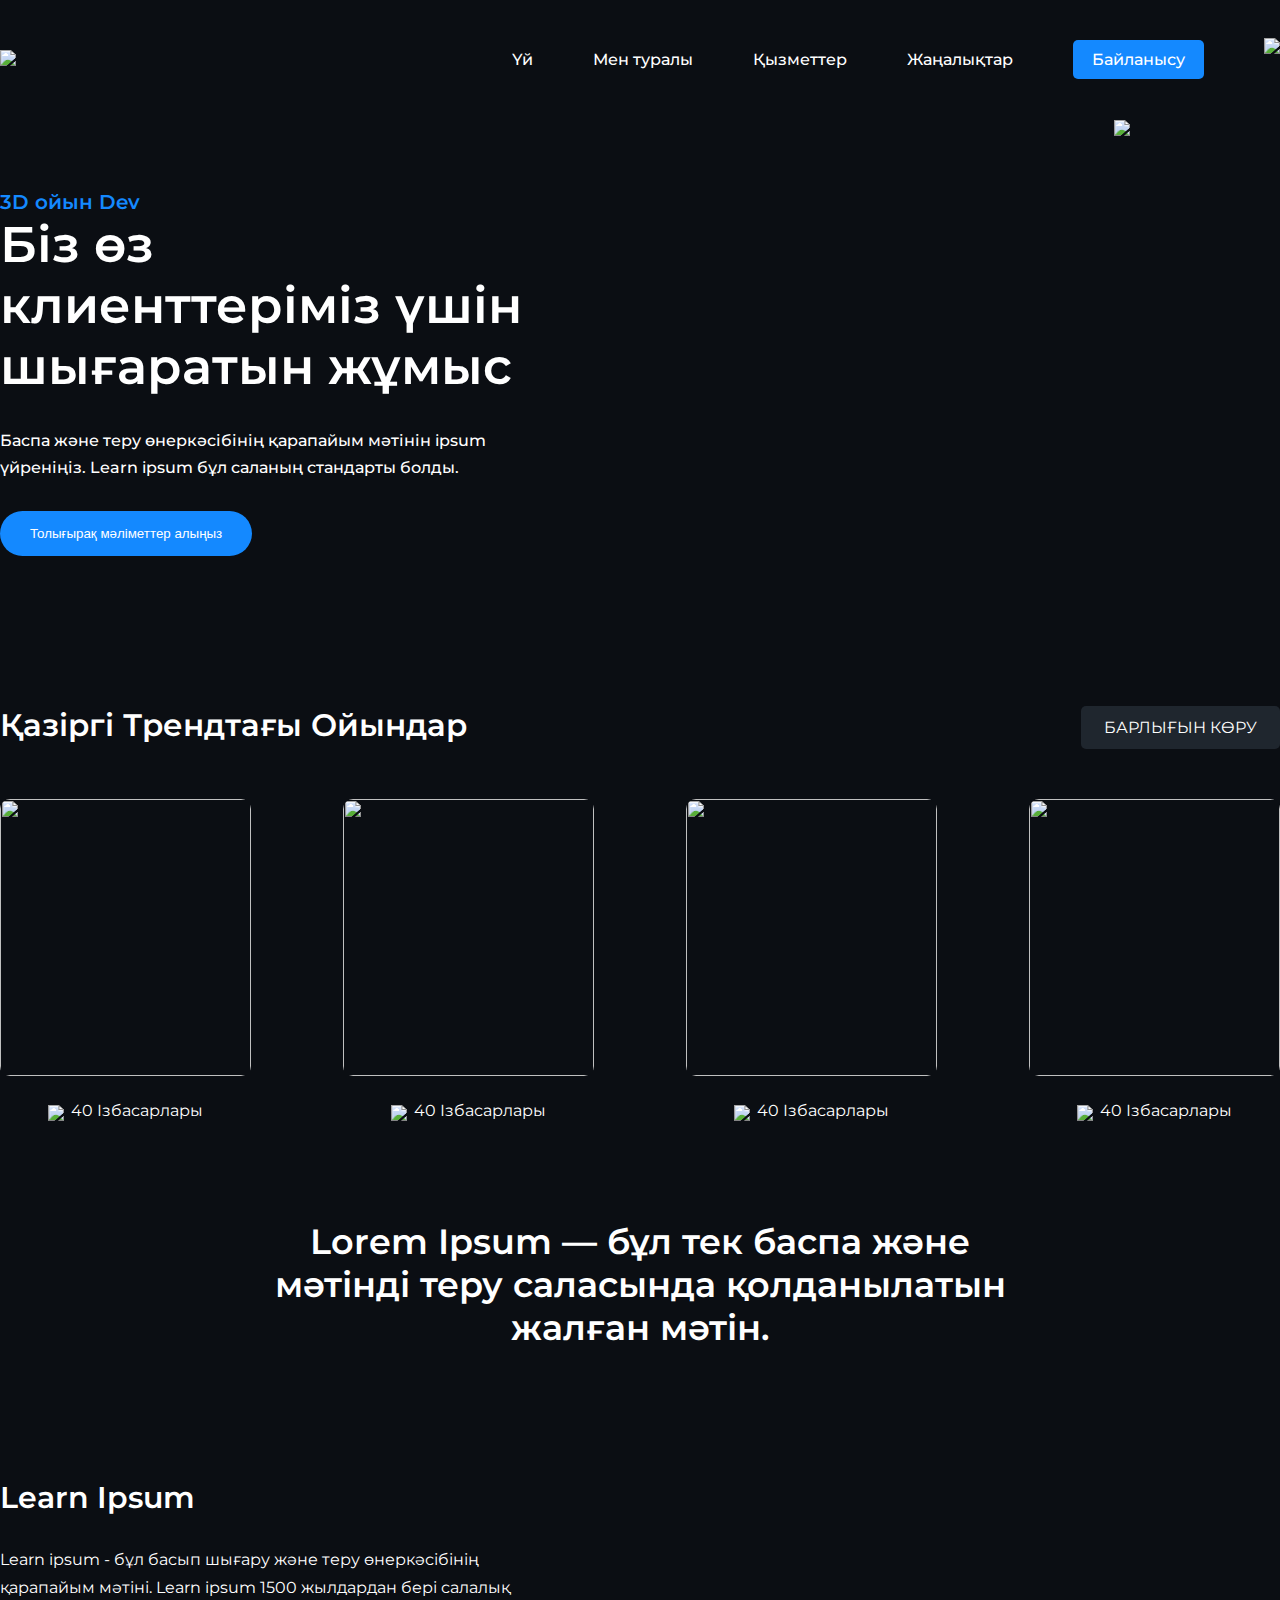
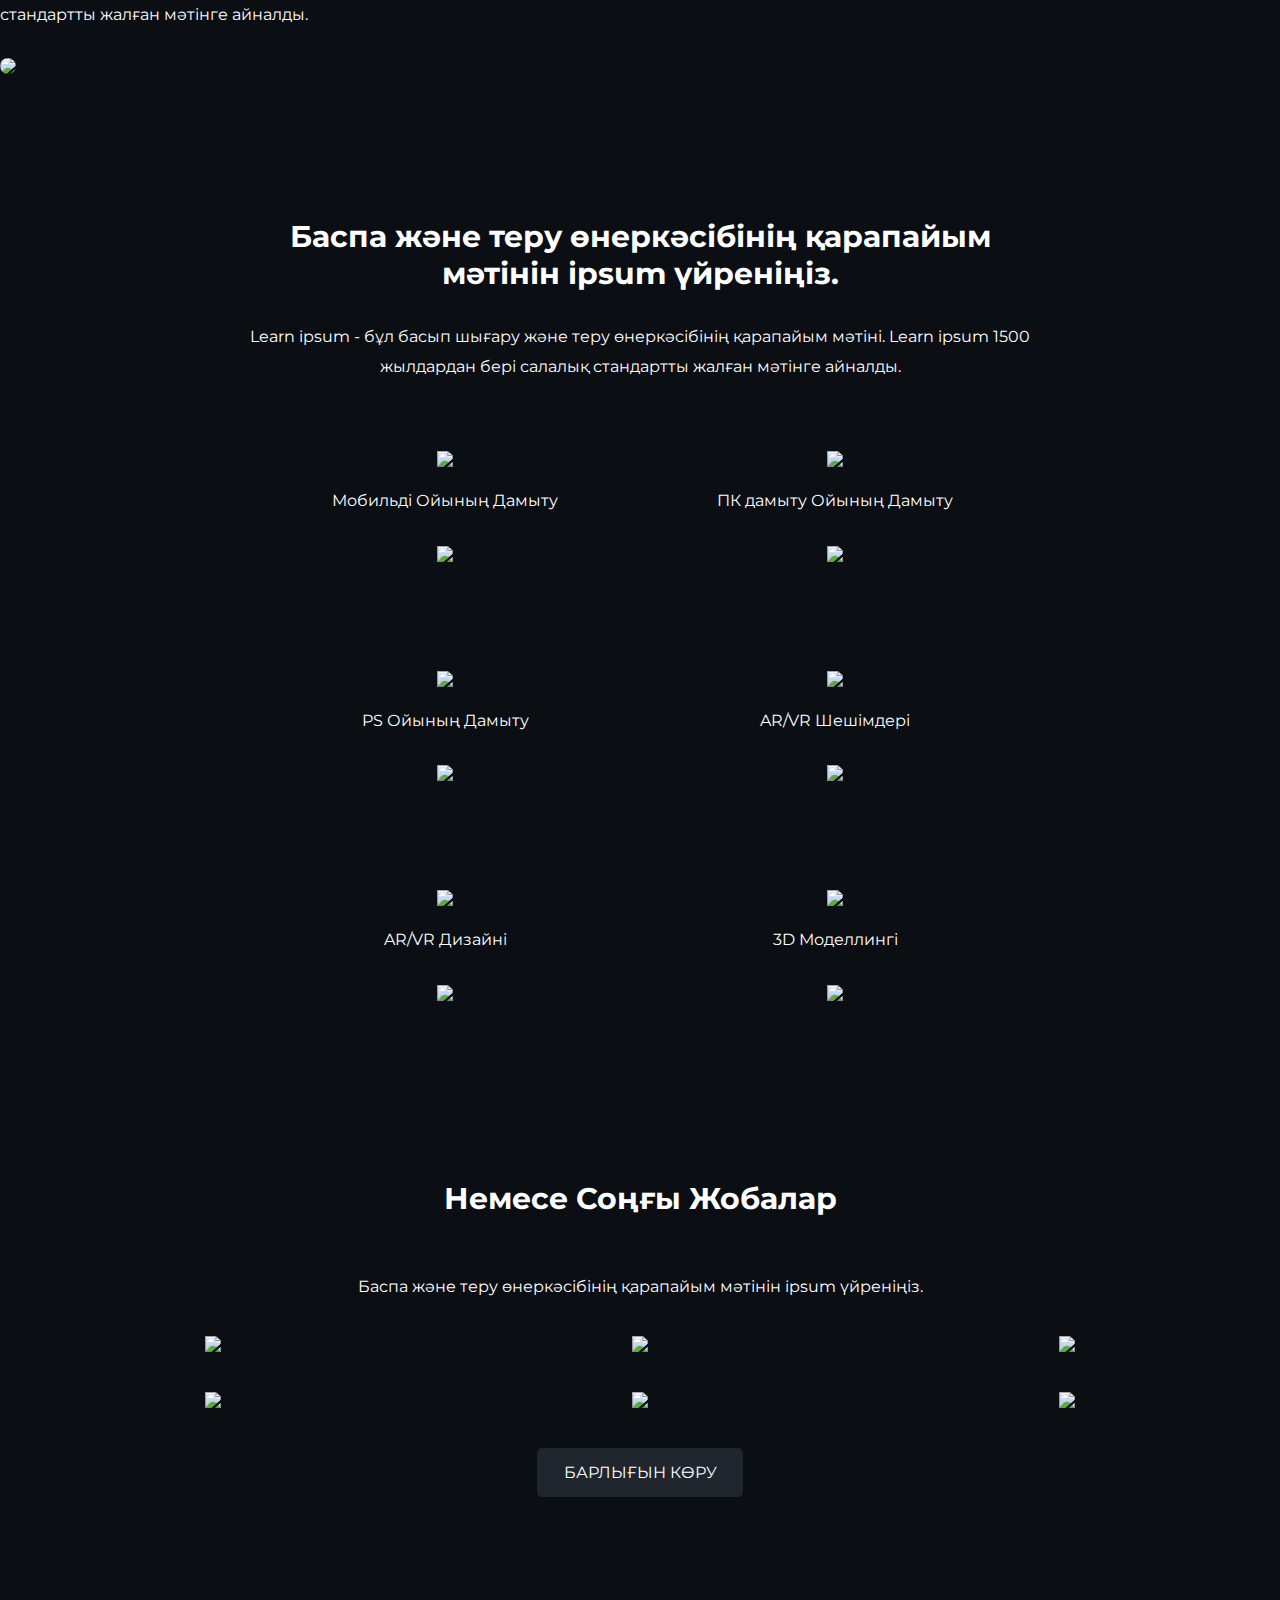
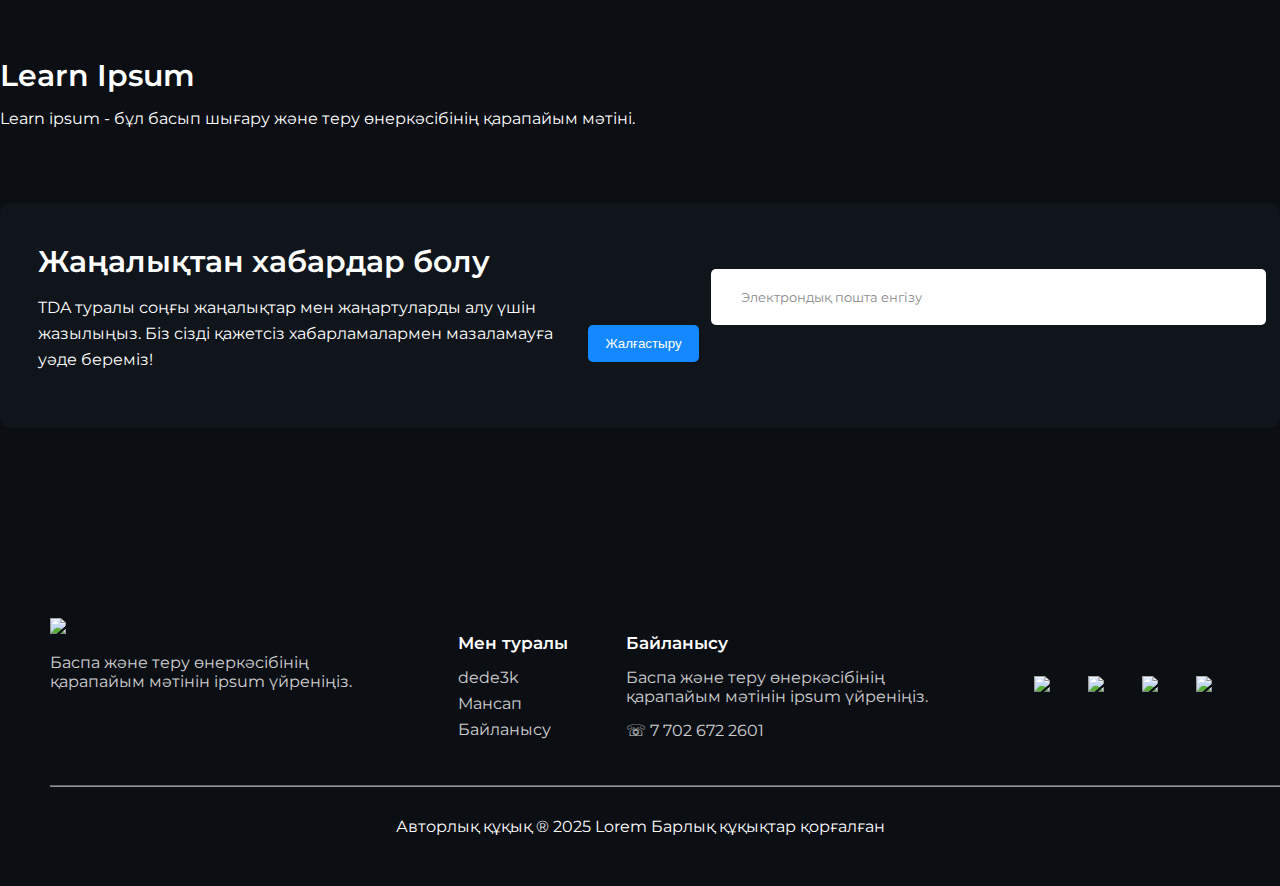
==== index.html @ f28c199e "Add files via upload" ====
<!DOCTYPE html>
<html lang="kk">
<head>
    <meta charset="UTF-8">
    <title>GAYm</title>
    <link rel="stylesheet" href="style.css">
</head>
<body>
    <div class="wrapper">
        <header class="container">
            <img src="img/logo.png" width="100px">
            <nav>
                <ul>
                    <li class="active"><a href="index.html">Үй</a> </li>
                    <li><a href="about_me.html">Мен туралы</a></li>
                    <li><a href="services.html">Қызметтер</a></li>
                    <li><a href="news.html">Жаңалықтар</a></li>
                    <li class="btn"><a href="contacts.html">Байланысу</a></li>
                    <a href="PHP/index.php"><img src="img/user-icon.png"></a>
                </ul>
            </nav>
        </header>
        <div class="hero container">
            <div class="hero--info">
                <h2>3D ойын Dev</h2>
                <h1>Біз өз клиенттеріміз үшін шығаратын жұмыс</h1>
                <p>Баспа және теру өнеркәсібінің қарапайым мәтінін ipsum үйреніңіз.
                    Learn ipsum бұл саланың стандарты болды.</p>
                <button class="btn">Толығырақ мәліметтер алыңыз</button>
            </div>
            <img src="img/JS.png">
        </div>
        <div class="container trending">
            <a href="https://youtu.be/dQw4w9WgXcQ?si=ESGLnW3Rjo4VDJDo" class="see-all">БАРЛЫҒЫН КӨРУ</a>
            <h3>Қазіргі Трендтағы Ойындар</h3>
            <div class="games">
                <div class="block">
                    <img src="img/cs2.jpg">
                    <span><img src="img/Fire.png">40 Ізбасарлары</span>
                </div>
                <div class="block">
                    <img src="img/Dota2.jpg">
                    <span><img src="img/Fire.png">40 Ізбасарлары</span>
                </div>
                <div class="block">
                    <img src="img/GTA_V.jpg">
                    <span><img src="img/Fire.png">40 Ізбасарлары</span>
                </div>
                <div class="block">
                    <img src="img/Rust.jpg">
                    <span><img src="img/Fire.png">40 Ізбасарлары</span>
                </div>
            </div>
        </div>
        <div class="container big-text">
            <p>Lorem Ipsum — бұл тек баспа және мәтінді теру саласында қолданылатын жалған мәтін.</p>
        </div>
        <div class="container banner">
            <h3>Learn Ipsum</h3>
            <p>Learn ipsum - бұл басып шығару және теру өнеркәсібінің қарапайым мәтіні.
                Learn ipsum 1500 жылдардан бері салалық стандартты жалған мәтінге айналды.</p>
            <img src="img/SM.jpg">
        </div>
        <div class="features">
            <div>
                <h3>Баспа және теру өнеркәсібінің қарапайым мәтінін ipsum үйреніңіз.</h3>
                <p>Learn ipsum - бұл басып шығару және теру өнеркәсібінің қарапайым мәтіні.
                Learn ipsum 1500 жылдардан бері салалық стандартты жалған мәтінге айналды.</p>
                <div class="info">

                    <div class="block">
                        <img class="circle" src="img/Phone.png">
                        <p>Мобильді Ойының Дамыту</p>
                        <img class="arrow" src="img/Arrow.png">
                    </div>

                    <div class="block">
                        <img class="circle" src="img/PC.png">
                        <p>ПК дамыту Ойының Дамыту</p>
                        <img class="arrow" src="img/Arrow.png">
                    </div>

                    <div class="block">
                        <img class="circle" src="img/PS.png">
                        <p>PS Ойының Дамыту</p>
                        <img class="arrow" src="img/Arrow.png">
                    </div>

                    <div class="block">
                        <img class="circle" src="img/VR.png">
                        <p>AR/VR Шешімдері</p>
                        <img class="arrow" src="img/Arrow.png">
                    </div>

                    <div class="block">
                        <img class="circle" src="img/VR_dsn.png">
                        <p>AR/VR Дизайні</p>
                        <img class="arrow" src="img/Arrow.png">
                    </div>

                    <div class="block">
                        <img class="circle" src="img/3D.png">
                        <p>3D Моделлингі</p>
                        <img class="arrow" src="img/Arrow.png">
                    </div>

                </div>
            </div>
        </div>
        <div class="container projects">
            <h3>Немесе Соңғы Жобалар</h3>
            <p>Баспа және теру өнеркәсібінің қарапайым мәтінін ipsum үйреніңіз.</p>
            <div class="images">
                <img src="img/game1.png">
                <img src="img/game2.png">
                <img src="img/game3.png">
            </div>
            <div class="images">
                <img src="img/game5.png">
                <img src="img/game4.png">
                <img src="img/game6.png">
            </div>
            <a href="" class="see-all">БАРЛЫҒЫН КӨРУ</a>
        </div>
        <div class="container email">
            <h3>Learn Ipsum</h3>
            <p>Learn ipsum - бұл басып шығару және теру өнеркәсібінің қарапайым мәтіні.</p>
            <div class="block">
                <div>
                    <h4>Жаңалықтан хабардар болу</h4>
                    <p>TDA туралы соңғы жаңалықтар мен жаңартуларды алу үшін жазылыңыз.
                        Біз сізді қажетсіз хабарламалармен мазаламауға уәде береміз!</p>
                </div>
                <div>
                    <input type="email" id="emailField" placeholder="Электрондық пошта енгізу">
                    <button onclick="checkEmail()">Жалғастыру</button>
                </div>
            </div>
        </div>
        <footer>
            <div class="blocks container">
                <div>
                    <img src="img/logo.png" width="50px">
                    <p>Баспа және теру өнеркәсібінің қарапайым мәтінін ipsum үйреніңіз.</p>
                </div>
                <div>
                    <h4>Мен туралы</h4>
                    <ul>
                        <li>dede3k</li>
                        <li>Мансап</li>
                        <li>Байланысу</li>
                    </ul>
                </div>
                <div>
                    <h4>Байланысу</h4>
                    <p>Баспа және теру өнеркәсібінің қарапайым мәтінін ipsum үйреніңіз.</p>
                    <p>☏ 7 702 672 2601</p>
                </div>
                <div class="footer-img">
                    <a href="https://www.facebook.com/" class="img0"><img src="img/fb_wh.png"></a>
                    <a href="https://www.instagram.com/" class="img1"><img src="img/ig_wh.png"></a>
                    <a href="https://x.com/" class="img2"><img src="img/tt_wh.png"></a>
                    <a href="https://www.linkedin.com/" class="img3"><img src="img/in_wh.png"></a>
                </div>
            </div>
            <hr>
            <p>Авторлық құқық ® 2025 Lorem Барлық құқықтар қорғалған</p>
        </footer>
    </div>

    <script>
        function checkEmail(){
            let email = document.querySelector('#emailField').value;
            if(!email.includes('@')) alert('@ символы жоқ')
            else if(!email.includes('.')) alert('. символы жоқ')
            else alert('Бәрі дұрыс!');
        }
    </script>
</body>
</html>
---- style.css ----
@import url('https://fonts.googleapis.com/css2?family=Montserrat:ital,wght@0,100..900;1,100..900&display=swap');

* {
    margin: 0;
    padding: 0;
}

body{
    font-family: "Montserrat", sans-serif;
    font-weight: 400;
    color: #ffffff;
    font-size: 16px;
}

a{
    text-decoration: none;
}

img{
    max-width: 100%;
}

/*Фон*/
.wrapper{
    background: #0b0e13;
    width: 100%;
    overflow-x: hidden;

}

.container{
    max-width: 1400px;
    margin: 0 auto;
}

/*Header*/
header{
    padding: 50px 0;
}
header nav{
    float: right;
    width: 60%;
}
header nav ul{
    list-style: none;
    display: flex;
    justify-content: space-between;
}
header nav ul li a{
    color: #ffffff;
    font-weight: 500;
}
header nav ul li{
    display: inline-block;
}
header nav ul li:not(.active):not(.btn) a:hover{
    border-bottom: 5px solid #1489ff;
    border-radius: 5px;
    transition: all 250ms ease;
}
header nav ul li.btn a{
    background: #1489ff;
    padding: 10px 19px;
    border-radius: 5px;
    transition: all 500ms ease;
}
header nav ul li.btn a:hover{
     background: #0f5bc3;
}
header nav ul a img{
    width: 45px;
    height: auto;
    position: relative;
    bottom: 12px;
}

/*Hero*/
.hero{
    padding-bottom: 100px;
    position: relative;
}
.hero--info{
    width: 530px;
    padding-top: 70px;
}
.hero--info h2{
    color: #1489ff;
    font-weight: 600;
    font-size: 20px;
}
.hero--info h1{
    font-weight: 600;
    font-size: 50px;
}
.hero--info p{
    font-weight: 500;
    font-size: 16px;
    line-height: 170%;
    margin: 30px 0;
}
.hero--info .btn{
    background: #1489ff;
    color: white;
    padding: 15px 30px;
    border-radius: 50px;
    border: 0;
    transition: all 500ms ease;
}
.hero--info .btn:hover{
    background: #0f5bc3;
    cursor: pointer;
    transform: scale(1.1);
}
.hero img{
    position: absolute;
    top: 0;
    right: 150px;
}

/*Игры с секциями*/
.trending {
    padding-top: 50px;
}
.trending h3{
    font-weight: 600;
    font-size: 31px;
}

.trending .see-all{
    color: white;
    background: #1f262e;
    border-radius: 5px;
    padding: 12px 23px;
    float: right;
    display: block;
    transition: all 500ms ease;
}

.trending .see-all:hover{
    transform: scale(1.1);
}

.trending .games{
    display: flex;
    justify-content: space-between;
    width: 100%;
    padding: 50px 0;
}

/*Изоброжения Игр*/
.games img[src="img/cs2.jpg"] {
    width: 251px;
    height: 277px;
    border-radius: 10px;
    transition: all 500ms ease;
}
.games img[src="img/Dota2.jpg"] {
    width: 251px;
    height: 277px;
    border-radius: 10px;
    transition: all 500ms ease;
}
.games img[src="img/GTA_V.jpg"] {
    width: 251px;
    height: 277px;
    border-radius: 10px;
    transition: all 500ms ease;
}
.games img[src="img/Rust.jpg"] {
    width: 251px;
    height: 277px;
    border-radius: 10px;
    transition: all 500ms ease;
}
.games img[src="img/cs2.jpg"]:hover{
    transform: scale(1.1);
}
.games img[src="img/Dota2.jpg"]:hover{
    transform: scale(1.1);
}
.games img[src="img/GTA_V.jpg"]:hover{
    transform: scale(1.1);
}
.games img[src="img/Rust.jpg"]:hover{
    transform: scale(1.1);
}

/*Настройка Огней*/
.trending .games span{
    display: block;
    text-align: center;
    margin-top: 20px;
}
.trending .games span img{
    position: relative;
    top: 5px;
    margin-right: 7px;
}
.trending .games img[src="img/Fire.png"] {
    width: 25px;
    height: auto;
}

/*Абзац*/
.big-text{
    padding: 50px 0;
    font-size: 35px;
    font-weight: 600;
    text-align: center;
    width: 800px;
}

/*Баннер*/
.banner {
    padding: 80px 0;
}
.banner h3{
    font-size: 30px;
    font-weight: 600;
    margin-bottom: 30px;
}
.banner p{
    font-size: 16px;
    margin-bottom: 30px;
    width: 550px;
    line-height: 1.7;
}
.banner img{
    border-radius: 15px;
    margin-bottom: 30px;
}

/*Абзац #2*/
.features h3{
    text-align: center;
    margin-left: auto;
    margin-right: auto;
    font-size: 30px;
    width: 800px;
    padding: 30px;
}
.features p{
    max-width: 800px;
    text-align: center;
    margin-left: auto;
    margin-right: auto;
    margin-bottom: 30px;
    line-height: 185%;
}

/*Разделы*/
.features .info {
    display: flex;
    justify-content: center;
    flex-wrap: wrap;
    gap: 10px;
    max-width: 90%;
    margin: 0 auto;
}
.features .info .block{
    text-align: center;
    width: 300px;
    margin: 30px;
    padding: 10px;
}
.features .info .block img{
    margin-bottom: 15px;
}

/*Circle*/
.circle{
    align-items: center;
}
.arrow{
    order: -5;
    width: auto;
    height: auto;
}

/*Project*/
.projects{
    padding: 100px 0;
}
.projects h3{
    text-align: center;
    font-size: 30px;
    padding: 20px;
}
.projects p{
    text-align: center;
    margin: 40px 0;
}
.projects .images{
    display: flex;
    justify-content: space-around;
    margin-bottom: 40px;
}

.projects .see-all{
    color: white;
    background: #1f262e;
    border-radius: 5px;
    padding: 15px 23px;
    float: none;
    display: block;
    transition: all 500ms ease;
    width: 160px;
    text-align: center;
    margin-left: auto;
    margin-right: auto;
}

.projects .see-all:hover {
    transform: scale(1.1);
}

/*Email*/
.email {
    padding-bottom: 140px;
}
.email h3{
    font-size: 30px;
    font-weight: 600;
    margin-top: 60px;
}
.email .block{
    background: #10151b;
    margin-top: 75px;

    border-radius: 10px;
    padding: 40px 3%;
    width: 94%;
    display: flex;
    justify-content: space-between;
    align-items: center;
}
.email .block h4{
    font-size: 30px;
    font-weight: 600;
}
.email .block p{
    width: 550px;
    line-height: 26px;
}
.email .block input{
    background: white;
    outline: none;
    border: 0;
    border-radius: 5px;
    width: 380px;
    font-family: "Montserrat", sans-serif;
    font-weight: 400;
    padding: 20px 30px;
    position: relative;
    right: -123px;
    z-index: 1;
    padding-right: 145px;
}
.email .block input::placeholder{
    color: #898989;
}
.email .block button{
    background: #1489ff;
    color: white;
    border: none;
    padding: 11px 17px;
    position: relative;
    z-index: 2;
    border-radius: 5px;
    transition: all 500ms ease;
}
.email .block button:hover{
     background: #0f5bc3;
}
.email p{
    margin: 15px 0;
}
.email .block p{
    margin: 15px 0;
}

/*Footer*/
footer{
    padding: 50px;
}
footer > p{
    text-align: center;
}
footer hr{
    margin: 30px 0;
    width: 1920px;
    opacity: 0.6;
    background: #1f262e;
}
footer .blocks{
    display: flex;
    justify-content: space-between;
}
footer .blocks h4{
    margin: 15px 0;
    font-weight: 600;
    font-size: 17px;
}
footer .blocks p{
    width: 350px;
    margin: 15px 0;
    opacity: 0.8;
}
footer .blocks ul{
    list-style: none;
}
footer .blocks ul li{
    margin-top: 7px;
    opacity: 0.8;
}
footer .blocks .footer-img{
    display: flex;
    gap: 20px;
    align-items: center;

}
footer .blocks .footer-img .img0, .img1, .img2, .img3{
    width: 34px;
    height: auto;


}

/*ABOUT ME*/
/*Hero About*/
.hero-about{
    position: relative;
}
.hero-about .info{
    width: 500px;
    padding: 250px 0;
}
.hero-about .info h1{
    width: 450px;
    margin-bottom: 30px;
    font-size: 30px;
    font-weight: 600;
    line-height: 155%;
}
.hero-about .info p{
    width: 400px;
    font-size: 15px;
    line-height: 200%;
}
.hero-about .info img{
    position: absolute;
    right: -255px;
    top: 60px;
    border-top-left-radius: 20px;
    border-bottom-left-radius: 20px;
}
.hero-about .info .btn{
   background: #1489ff;
    color: white;
    padding: 15px 30px;
    border-radius: 50px;
    border: 0;
    transition: all 500ms ease;
    margin-top: 60px;
    font-size: 16px;
}
.hero-about .info .btn:hover{
    background: #0f5bc3;
    cursor: pointer;
    transform: scale(1.1);
}

/*Work*/
.work{
    margin-bottom: 152px;
}
.work h2{
    margin-bottom: 80px;
    font-size: 25px;
}
.work .blocks{
    display: flex;
    justify-content: space-between;
}
.work .blocks .block{
    width: 25%;
    border-radius: 10px;
    padding: 50px 35px;
    background: #10151b;
}
.work .blocks .block .badge{
    margin-bottom: 30px;
}
.work .blocks .block .badge .badge-purple{
    background: #372131;
}
.work .blocks .block .badge .badge-brown{
    background: #372821;
}
.work .blocks .block .badge .badge-green{
    background: #213725;
}
.work .blocks .block .badge .badge-purple, .badge-brown, .badge-green{
    padding: 10px 20px;
    border-radius: 8px;
    font-size: 14px;
    margin: 40px 0;
}
.work .blocks .block h3{
    font-size: 20px;
    margin: 20px 0;
}
.work .blocks .block p{
    width: 300px;
    font-size: 14px;
    line-height: 175%;
}

/*Person*/
.about-person{
    background: #10151b;
    padding: 65px;
}
.about-person .person{
    display: flex;
    gap: 95px;
}
.about-person .person img {
    width: 490px;
    height: 490px;
    border-radius: 20px;
    object-fit: cover;
}
.about-person .person .per-text{

}
.about-person .person .per-text h3{
    font-weight: 500;
    font-size: 16px;
    margin-bottom: 24px;
}
.about-person .person .per-text h2{
    font-weight: 600;
    font-size: 28px;
    margin-bottom: 28px;
    line-height: 150%;
}
.about-person .person .per-text p{
    line-height: 200%;
}

/*Team*/
.team{
    margin-bottom: 158px;
}
.team h3 {
    font-size: 25px;
    font-weight: 600;
    margin-top: 148px;
    margin-bottom: 68px;
}

.team .blocks {
    display: flex;
    justify-content: space-between;
    flex-wrap: wrap;
}

.team .blocks .block {
    display: flex; /* Горизонтальное размещение изображения и текста */
    background: #10151b;
    width: 290px;
    height: 175px;
    align-items: center; /* Центрируем элементы по вертикали */
    border-radius: 15px;
    padding-left: 30px;}

.team .blocks .block img {
    width: 100px; /* Фиксированная ширина изображения */
    height: auto;
    margin-right: 15px; /* Расстояние между изображением и текстом */
    border-radius: 50%; /* Для придания изображениям круглой формы, как на примере */
    padding-left: 5px;
}

.team .blocks .block .text {
    text-align: left; /* Выравниваем текст по левому краю */
    color: #fff; /* Белый цвет текста для контраста */
}

.team .blocks .block .text h3 {
    font-size: 19px;
    font-weight: 600;
    margin: 0; /* Убираем лишние отступы */
}

.team .blocks .block .text p {
    font-weight: 300;
    margin: 5px 0 0; /* Добавляем небольшой отступ сверху */
}

/*Contacts*/
.hero-contacts h1{
    text-align: center;
    margin-top: 70px;
    margin-bottom: 30px;
    font-size: 33px;
    font-weight: bold;
}
.hero-contacts p{
    text-align: center;
    margin-bottom: 100px;
}
.hero-contacts img{
    margin-bottom: 70px;
    position: relative;
    right: -150px;
}

/*Ser-Circles*/
.ser-circles{
    background: #10151b;
    border-radius: 10px;
    margin-bottom: 158px;
    position: relative;
}

.ser-circles .blocks{
    display: flex;
    justify-content: space-between;
    flex-wrap: wrap;
}

.ser-circles .blocks .block {
    display: flex; /* Горизонтальное размещение изображения и текста */
    width: 290px;
    height: 175px;
    align-items: center; /* Центрируем элементы по вертикали */
    border-radius: 15px;
    padding-left: 125px;
    padding-right: 40px;
    text-align: left; /* Выравниваем текст по левому краю */
    color: #fff;
}
.ser-circles .blocks .block img .img0{
    position: absolute;
    right: 50px;
}
.ser-circles .blocks .block img {
    width: 55px; /* Фиксированная ширина изображения */
    height: auto;
    margin-right: 40px; /* Расстояние между изображением и текстом */
    border-radius: 50%; /* Для придания изображениям круглой формы, как на примере */
    padding-left: 5px;
}
.ser-circles .blocks .block h3{
    font-size: 25px;
    font-weight: 600;
    margin: 0;
}
.ser-circles .blocks hr{
    height: 120px;
    margin-top: 26px;
    justify-content: center;
    align-items: center;
}
.ser-circles .blocks .block p{
    font-weight: 400;
    font-size: 20px;
    margin: 5px 0 0;
}

/*Video*/
.video{
  display: flex;
  justify-content: center;

}
.video .video-text{
  margin-left: 88px;
  margin-top: 10px;
}
.video .video-text h3{
  font-weight: 600;
  font-size: 30px;
  margin-bottom: 28px;
}
.video .video-text p{
  font-size: 14px;
  margin-bottom: 34px;
}
.video .video-text .video-list div img{
  position: relative;
  margin-right: 12px;
  top: 7px;
}
.video .video-text .video-list div{
  margin-bottom: 26px;
}
.video .video-click{
  transition: filter 500ms ease;
}

.video .video-click:hover {
  filter: brightness(85%);

}
.video .video-click .video-bg{
  height: 355px;
  width: auto;
  border-radius: 15px;
}
.video .video-click .video-play{
  position: relative;
  bottom: 215px;
  left: 275px;
}

/*Read More*/
.read-more .blocks .block{
  display: flex;
  justify-content: center;
  margin-top: 190px;
  margin-bottom: 168px;
  gap: 156px;
}
.read-more .blocks .block .read-text0 h3, .read-more .blocks .block .read-text1{
  margin-top: 10px;
}
.read-more .blocks .block .read-text0 h3, .read-more .blocks .block .read-text1 h3{
  font-size: 30px;
  font-weight: 500;
  margin-top: 25px;
}
.read-more .blocks .block .read-text0 p, .read-more .blocks .block .read-text1 p{
  font-size: 17px;
  font-weight: 400;
  margin-top: 52px;
  width: 625px;
  line-height: 150%;
}
.read-more .blocks .block .read-text0 a, .read-more .blocks .block .read-text1 a{
  display: inline;
  background: #1489ff;
  padding: 15px 35px;
  border-radius: 10px;
  transition: all 500ms ease;
  position: relative;
  top: 70px;
  color: white;
}
.read-more .blocks .block .read-text0 a:hover, .read-more .blocks .block .read-text1 a:hover{
  background: #0f5bc3;
}
.read-more .blocks .block img{
  width: 490px;
  height: 490px;
  border-radius: 10px;
  object-fit: cover;
}

/*Clients*/
.clients{
  background: #141c23;
  padding-top: 100px;
  padding-bottom: 50px;
  margin-bottom: 140px;
}
.clients h3, .clients p{
  text-align: center;
  position: relative;
  left: 675px;
}
.clients h3{
  font-size: 35px;
  font-weight: 500;
  margin-bottom: 36px;
  max-width: 600px;
}
.clients p{
  font-size: 14px;
  margin-bottom: 76px;
  max-width: 550px;
  line-height: 175%;
}
.clients .client-blocks{
  display: flex;
  justify-content: center;
  gap: 40px;
  padding-bottom: 82px;
}
.clients .client-blocks .client-block, .clients .client-blocks .client-block0, .clients .client-blocks .client-block1{
  width: 450px;
  height: 258px;
  background: #010a13;
  border-radius: 10px;
}
.clients .client-blocks .client-block {
  border: 2px solid #0067dc;
}
.clients .client-blocks .client-block0, .clients .client-blocks .client-block1{
  border: 2px solid rgba(221, 221, 221, 0.87);
}
.clients .client-blocks .client-block img, .clients .client-blocks .client-block0 img, .clients .client-blocks .client-block1 img{
    position: relative;
    width: 56px;
    height: auto;
    border-radius: 100px;
    left: 30px;
    top: 30px;
}
.clients .client-blocks .client-block .group-left h6, .clients .client-blocks .client-block0 .group-left h6, .clients .client-blocks .client-block1 .group-left h6{ /*Текст*/
  position: relative;
  font-size: 17px;
  font-weight: 500;
  bottom: 22px;
  left: 110px;
}
.clients .client-blocks .client-block .group-left h7, .clients .client-blocks .client-block0 .group-left h7, .clients .client-blocks .client-block1 .group-left h7{ /*Подтекст*/
  position: relative;
  font-size: 13px;
  color: #4F5665;
  bottom: 22px;
  left: 110px;
}
.clients .client-blocks .client-block .group-right h8, .clients .client-blocks .client-block0 .group-right h8, .clients .client-blocks .client-block1 .group-right h8{
  position: relative;
  bottom: 53px;
  left: 370px;
}
.clients .client-blocks .client-block .group-right img, .clients .client-blocks .client-block0 .group-right img, .clients .client-blocks .client-block1 .group-right img{
  width: 13px;
  height: 12px;
  left: 380px;
  top: -54px;
}
.clients .client-blocks .client-block p, .clients .client-blocks .client-block0 p, .clients .client-blocks .client-block1 p{
  max-width: 400px;
  position: relative;
  font-size: 12px;
  text-align: left;
  line-height: 200%;
  left: 30px;
  bottom: 5px;
}

.clients .client-button{
  position: relative;
  left: 1333px;
  display: flex;
  gap: 20px;
}
.clients .client-button button{
  width: 60px;
  height: 60px;
  border: 0;
  background-color: transparent;
}
.clients .client-button button:hover{
  transition: filter 500ms ease;
  filter: brightness(75%);
}
.clients .client-chapter .blocks{
  position: relative;
  left: 232px;
  bottom: 58px;
  display: flex;
  gap: 15px;
}
.clients .client-chapter .blocks .block{
  width: 45px;
  height: 15px;
  border-radius: 50px;
  background: #005fdc;
}
.clients .client-chapter .blocks .block0{
  width: 15px;
  height: 15px;
  border-radius: 50px;
  background: #DDE0E4;
}
.clients .client-chapter .blocks .block0:hover{
  transition: filter 500ms ease;
  filter: brightness(75%);
}

/*Search*/
.search{
  position: relative;
  bottom: 16px;
  margin-bottom: 104px;
}
.search .block{
  display: flex;
  justify-content: center;
  align-items: center;
}
.search .block img{
    position: relative;
    width: 15px;
    height: 15px;
    bottom: 10px;
    left: 40px;
    z-index: 1;
}
.search .block input{
  padding: 15px 130px;
  padding-left: 60px;
  background: #1f262e;
  outline: none;
  border: 0;
  border-radius: 10px;
  font-family: "Montserrat", sans-serif;
  color: white;
  font-size: 16px;
  z-index: 0;
}
.search .block input::placeholder{
  position: relative;

  color: #808080;
}
.search .block img{
  position: relative;
  top: 1px;
  left: 37px;
}


/*Board*/
.board{
    margin-bottom: 114px;
    display: flex;
    gap: 72px;
}
.board .blocks div hr{
    width: 658px;
    background: #6c6c6c;
    color: #6a6a6a;
    margin-bottom: 90px;
    margin-top: 90px;
}
.board .blocks .block-left{
    max-width: 658px;
}

.board .blocks .block-left img{
    object-fit: cover;
    width: 658px;
    height: 332px;
    border-radius: 20px;
}
.board .blocks .block-left .board-up{
    display: flex;
    justify-content: left;
}
.board .blocks .block-left .board-up h6{
    background: #1489ff;
    padding: 15px 30px;
    font-size: 16px;
    font-weight: 400;
    margin-right: 25px;
    margin-top: 24px;
    border-radius: 10px;
}
.board .blocks .block-left .board-up p{
    position: relative;
    top: 39px;
}
.board .blocks .block-left h3{
    font-size: 30px;
    font-weight: 500;
    margin-top: 34px;
    margin-bottom: 56px;
}
.board .blocks .block-left .board-down p{
    margin-top: 52px;
    font-size: 17px;
    line-height: 200%;
}

.board .blocks .block-right{
    max-width: 694px;
    max-height: 1640px;
}
.board .blocks .block-right img{
    object-fit: cover;
    width: 200px;
    height: 200px;
    border-radius: 20px;
}
.board .blocks .block-right .board-pink, .board .blocks .block-right .board-orange, .board .blocks .block-right .board-blue{
    display: flex;
}
.board .blocks .block-right .board-pink h6, .board .blocks .block-right .board-orange h6, .board .blocks .block-right .board-blue h6{
    padding: 15px 30px;
    font-size: 16px;
    font-weight: 400;
    margin-right: 25px;
    margin-top: 26px;
    margin-bottom: 145px;
    border-radius: 10px;
    margin-left: 32px;
}
.board .blocks .block-right .board-pink h6{
    background: #c114be;
}
.board .blocks .block-right .board-orange h6{
    background: #ff7614;
}
.board .blocks .block-right .board-blue h6{
    background: #1489ff;
}
.board .blocks .block-right .board-pink p, .board .blocks .block-right .board-orange p, .board .blocks .block-right .board-blue p{
    position: relative;
    top: 40px;
}
.board .blocks .block-right h3{
    position: relative;
    font-size: 23px;
    width: 450px;
    bottom: 117px;
    left: 232px;
    line-height: 165%;
}

/*Follow*/
.follow{
    margin-bottom: 150px;
}
.follow .blocks{
    display: flex;
    justify-content: space-between;
}
.follow .blocks .block-1{
    width: 300px;
}
.follow .blocks .block-1 p{
    margin-bottom: 30px;
}
.follow .blocks .block-1 .f-img{
    display: flex;
    flex-wrap: wrap;
    gap: 30px;
}
.follow .blocks .block-1 .f-img img{
    width: 34px;
    height: auto;
}
.follow .blocks hr{
    width: 1px;
    height: 100px;
    background-color: #ffffff;
    border: none;
    margin: 0 auto;
}
.follow .blocks .block-2 {
    display: flex;
    align-items: center;
    gap: 30px;
}
.follow .blocks .block-2 p{
    font-size: 20px;
    font-weight: 300;
}
.follow .blocks .block-3 {
    display: flex;
    align-items: center;
    gap: 30px;
}
.follow .blocks .block-3 p{
    font-size: 20px;
    font-weight: 300;
}
.follow .blocks .block-3 img{
    width: 35px;
    height: auto;
}

/*Feedback*/
.feedback, .register{
    background: #10151b;
    margin-bottom: 180px;
}

.feedback .container, .register .container{
    padding-bottom: 120px;
}

.feedback .container h2 {
    text-align: center;
    font-size: 30px;
    font-weight: normal;
    margin-bottom: 20px;
    padding-top: 80px;
}

.feedback .container p {
    text-align: center;
    font-size: 13px;
    font-weight: 500;
    margin-bottom: 100px;
}

.feedback .container .fields .field-p {
    display: flex;
    justify-content: center;
    gap: 35px;
}

.feedback .container .fields .field-p .field-1 {
    display: flex;
    flex-direction: column;
    margin-bottom: 20px;
}

.feedback .container .fields .field-p .field-1 label {
    margin-bottom: 10px;
    color: #6a6a6a;
    font-size: 14px;
    font-weight: 500;
}

.feedback .container .fields .field-p .field-1 input {
    width: 315px;
    height: 56px;
    border-radius: 10px;
    border: 1px solid #808080;
    outline: none;
    background: #24282c;
    color: white;
    padding-left: 7px;
}


  .feedback .container .fields .field-p .field-2 {
    display: flex;
    flex-direction: column;
    margin-bottom: 20px;
}

.feedback .container .fields .field-p .field-2 label {
    margin-bottom: 10px;
    color: #6a6a6a;
    font-size: 14px;
    font-weight: 500;
}

.feedback .container .fields .field-p .field-2 input {
    width: 315px;
    height: 56px;
    border-radius: 10px;
    border: 1px solid #808080;
    outline: none;
    background: #24282c;
    color: white;
    padding-left: 7px;
}

.feedback .container .fields .field-p0 {
    display: flex;
    flex-direction: column;
    align-items: center;
}

.feedback .container .fields .field-p0 .field-3 {
    display: flex;
    flex-direction: column;
    margin-bottom: 20px;
}

.feedback .container .fields .field-p0 .field-3 label {
    margin-bottom: 10px;
    color: #6a6a6a;
    font-size: 14px;
    font-weight: 500;
}

.feedback .container .fields .field-p0 .field-3 input {
    width: 664px;
    height: 56px;
    border-radius: 10px;
    border: 1px solid #808080;
    outline: none;
    background: #24282c;
    color: white;
    padding-left: 7px;
}


.feedback .container .fields .field-p1 {
    display: flex;
    flex-direction: column;
    align-items: center;
}

.feedback .container .fields .field-p1 .field-4 {
    display: flex;
    flex-direction: column;
    margin-bottom: 30px;
}

.feedback .container .fields .field-p1 .field-4 label {
    margin-bottom: 10px;
    color: #6a6a6a;
    font-size: 14px;
    font-weight: 500;
}

.feedback .container .fields .field-p1 .field-4 input {
    width: 664px;
    height: 232px;
    border-radius: 10px;
    border: 1px solid #808080;
    outline: none;
    background: #24282c;
    color: white;
    padding-left: 7px;
    vertical-align: top;
    line-height: 1.5;
}

.feedback .container {
    position: relative;
}

.feedback .container .cs-btn {
    display: flex;
    flex-direction: column;
    align-items: flex-start;
}

.feedback .container .cs-btn .btn {
    background: #1489ff;
    width: 170px;
    height: 57px;
    color: white;
    border-radius: 10px;
    border: 0;
    align-self: flex-start;
    font-size: 16px;
    margin-bottom: 60px;
    position: absolute;
    left: 866px;
    transition: all 500ms ease;
}

.feedback .container .cs-btn .btn:hover {
    background: #0f5bc3;
    cursor: pointer;
    transform: scale(1.1);
}


/*Sign*/
.sign{
  justify-content: center;
}
.sign .sign-bg{
  width: 500px;
  height: 600px;
  background: #10151b;
  border-radius: 10px;
  margin-top: 98px
}
.sign hr{
  width: 500px;
  justify-content: center;
}
.sign h2 {
    text-align: center;
    font-size: 30px;
    font-weight: normal;
    padding-top: 50px;
    margin-bottom: 70px;
}
.sign .field-1, .sign .field-2{
   display: flex;
   flex-direction: column;
   margin-bottom: 20px;
   position: relative;
   left: 45px;

}
.sign .field-1 label, .sign .field-2 label{
  margin-bottom: 10px;
  color: #6a6a6a;
  font-size: 14px;
  font-weight: 500;
}
.sign .field-1 input, .sign .field-2 input{
  align-items: center;
  justify-content: center;
  border-radius: 10px;
  border: 1px solid #808080;
  outline: none;
  background: #24282c;
  color: white;
  padding-left: 7px;
  width: 400px;
  height: 40px;
}
.sign .sign-bg .choose{
  display: flex;
  justify-content: center;
  text-align: center;
  gap: 25px;
  position: relative;
  top: -20px;
}

.sign .sign-bg .choose hr{
  position: relative;
  top: 8px;
  background: #6a6a6a;
  width: 90px;
  border: 0;
  height: 1px;
  opacity: 50%;
}
.sign .sign-bg .choose p{
  font-size: 12px;
  color: #6a6a6a;
}

.sign .sign-bg button{
    text-align: center;
    background: #1489ff;
    width: 408px;
    height: 50px;
    color: white;
    border-radius: 10px;
    border: 0;
    align-self: flex-start;
    font-size: 18px;
    margin-bottom: 60px;
    position: relative;
    left: 45px;
    margin-top: 20px;
    transition: all 500ms ease;
}

.sign .sign-bg button:hover{
    background: #0f5bc3;
    cursor: pointer;
}
.sign .sign-bg .sign-btn button{
  background: #24282c;
}
.sign-bg .sign-btn button:hover{
  background: #334152;
}
.sign-p p{
  font-size: 14px;
  color: #808080;
  text-align: center;
  position: relative;
  bottom: 70px;
  margin-bottom: 78px;

}
.sign-p p:hover{
  cursor: pointer;
}





/*Register*/
.sign{
  display: flex;
  justify-content:center;
  margin-top: 50px;
  margin-bottom: 100px;
}
.sign .register-bg{
  width: 500px;
  height: 685px;
  background: #10151b;
  border-radius: 10px;
  margin-top: 95px
}

.sign h2 {
    text-align: center;
    font-size: 30px;
    font-weight: normal;
    padding-top: 50px;
    margin-bottom: 70px;
}
.sign .field-1, .sign .field-4{
   display: flex;
   flex-direction: column;
   margin-bottom: 20px;
   position: relative;
   left: 45px;
}

.sign .field-2, .sign .field-3{
   display: flex;
   flex-direction: column;
   margin-bottom: 20px;
   position: relative;
   left: 45px;
}

.sign .field-1 label, .sign .field-4 label{
  margin-bottom: 10px;
  color: #6a6a6a;
  font-size: 14px;
  font-weight: 500;
}
.sign .field-1 input, .sign .field-4 input{
  align-items: center;
  justify-content: center;
  border-radius: 10px;
  border: 1px solid #808080;
  outline: none;
  background: #24282c;
  color: white;
  padding-left: 7px;
  width: 400px;
  height: 40px;
}
.sign .field-p0{
  display: flex;
  gap: 30px;
}

.sign .field-2 label, .sign .field-3 label{
  margin-bottom: 10px;
  color: #6a6a6a;
  font-size: 14px;
  font-weight: 500;
}
.sign .register-bg .field-2 input, .sign .register-bg .field-3 input{
  align-items: center;
  justify-content: center;
  border-radius: 10px;
  border: 1px solid #808080;
  outline: none;
  background: #24282c;
  color: white;
  padding-left: 7px;
  width: 180px;
  height: 40px;
}

.sign-bg0 .choose{
  display: flex;
  justify-content: center;
  text-align: center;
  gap: 25px;
  position: relative;
  top: -255px;
}

.sign-bg0 .choose hr{
  position: relative;
  top: 8px;
  background: #6a6a6a;
  width: 90px;
  border: 0;
  height: 1px;
  opacity: 50%;
}
.sign-bg0 .choose p{
  font-size: 12px;
  color: #6a6a6a;
}
.register-bg button{
    text-align: center;
    background: #1489ff;
    width: 408px;
    height: 50px;
    color: white;
    border-radius: 10px;
    border: 0;
    align-self: flex-start;
    font-size: 18px;
    margin-bottom: 60px;
    position: relative;
    left: 45px;
    margin-top: 20px;
    transition: all 500ms ease;
}
.register-bg button:hover{
    background: #0f5bc3;
    cursor: pointer;
}
.register-bg .register-btn button{
  background: #24282c;
  position: relative;
  left: 748px;
  bottom: 235px;
}
.register-bg .register-btn button:hover{
  background: #334152;
}
.register-p p{
  font-size: 14px;
  color: #808080;
  text-align: center;
  position: relative;
  bottom: 220px;
}
.register-p p:hover{
  cursor: pointer;
}
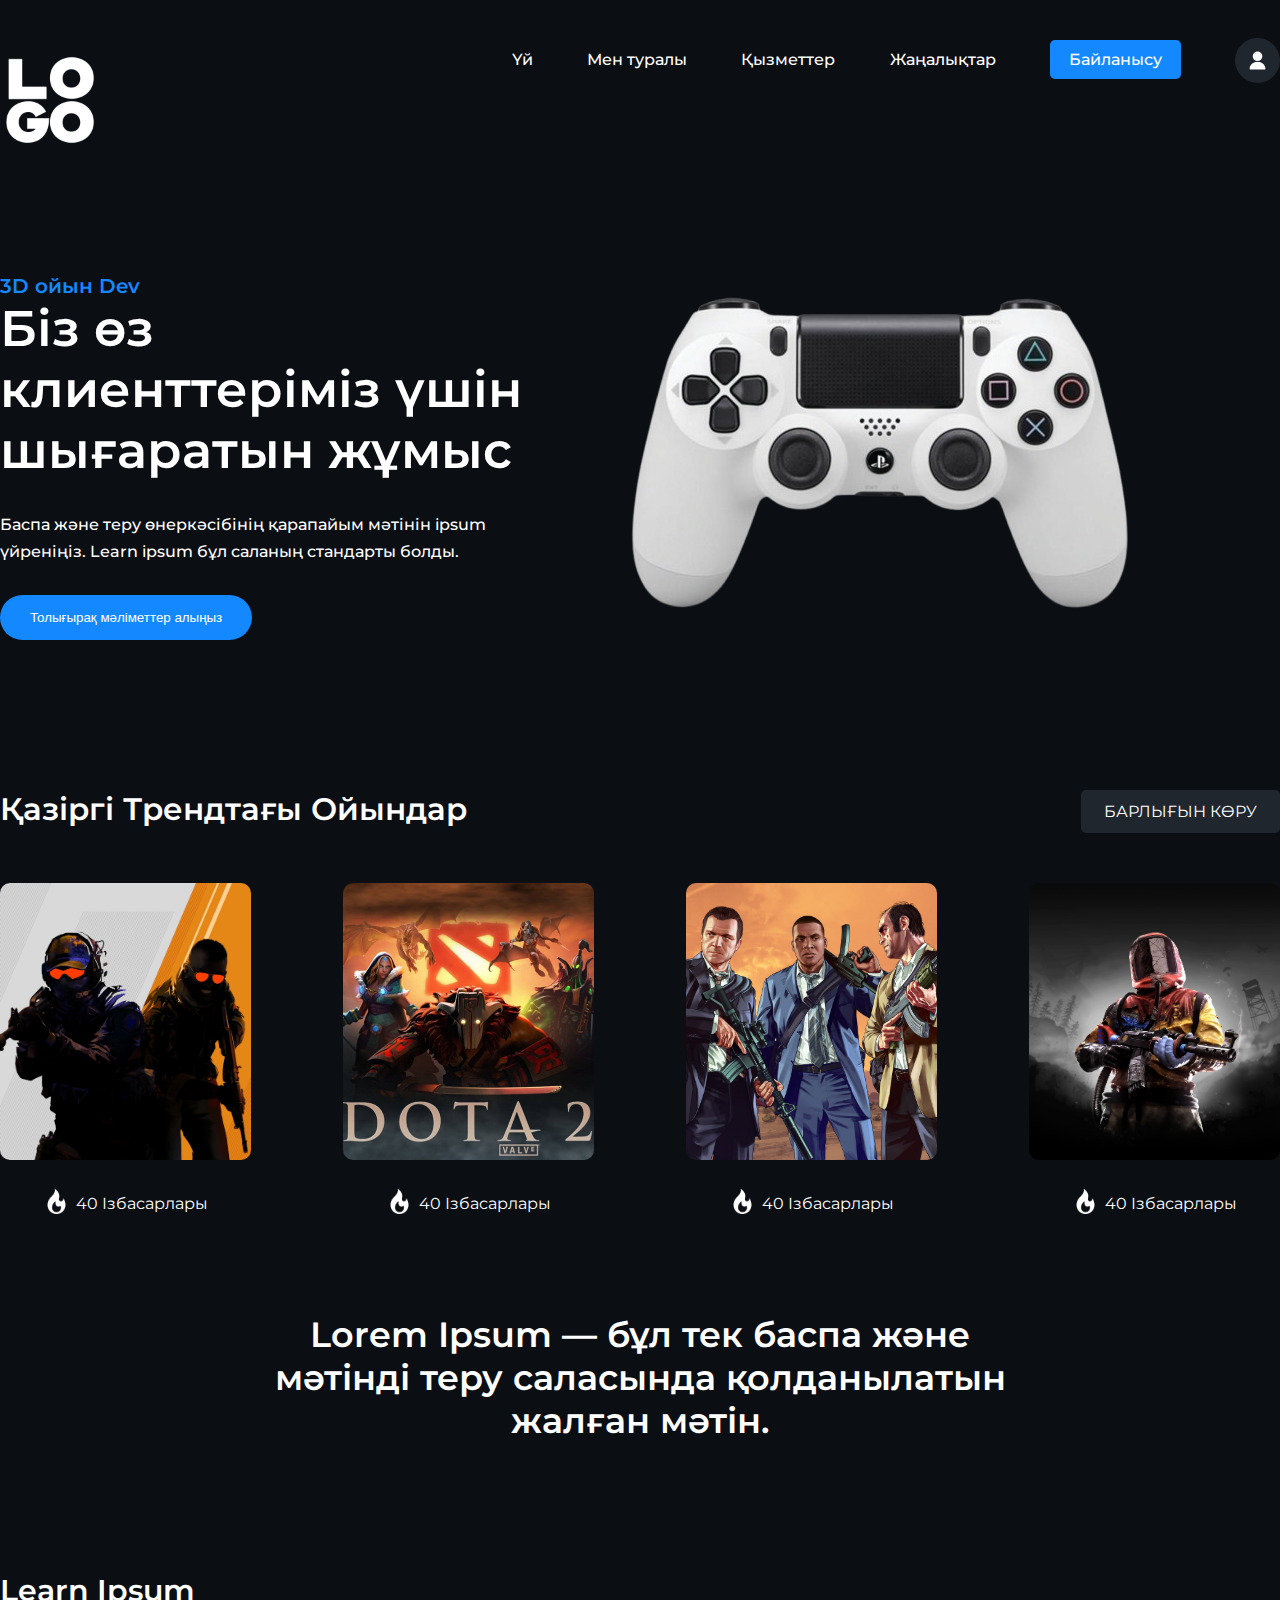
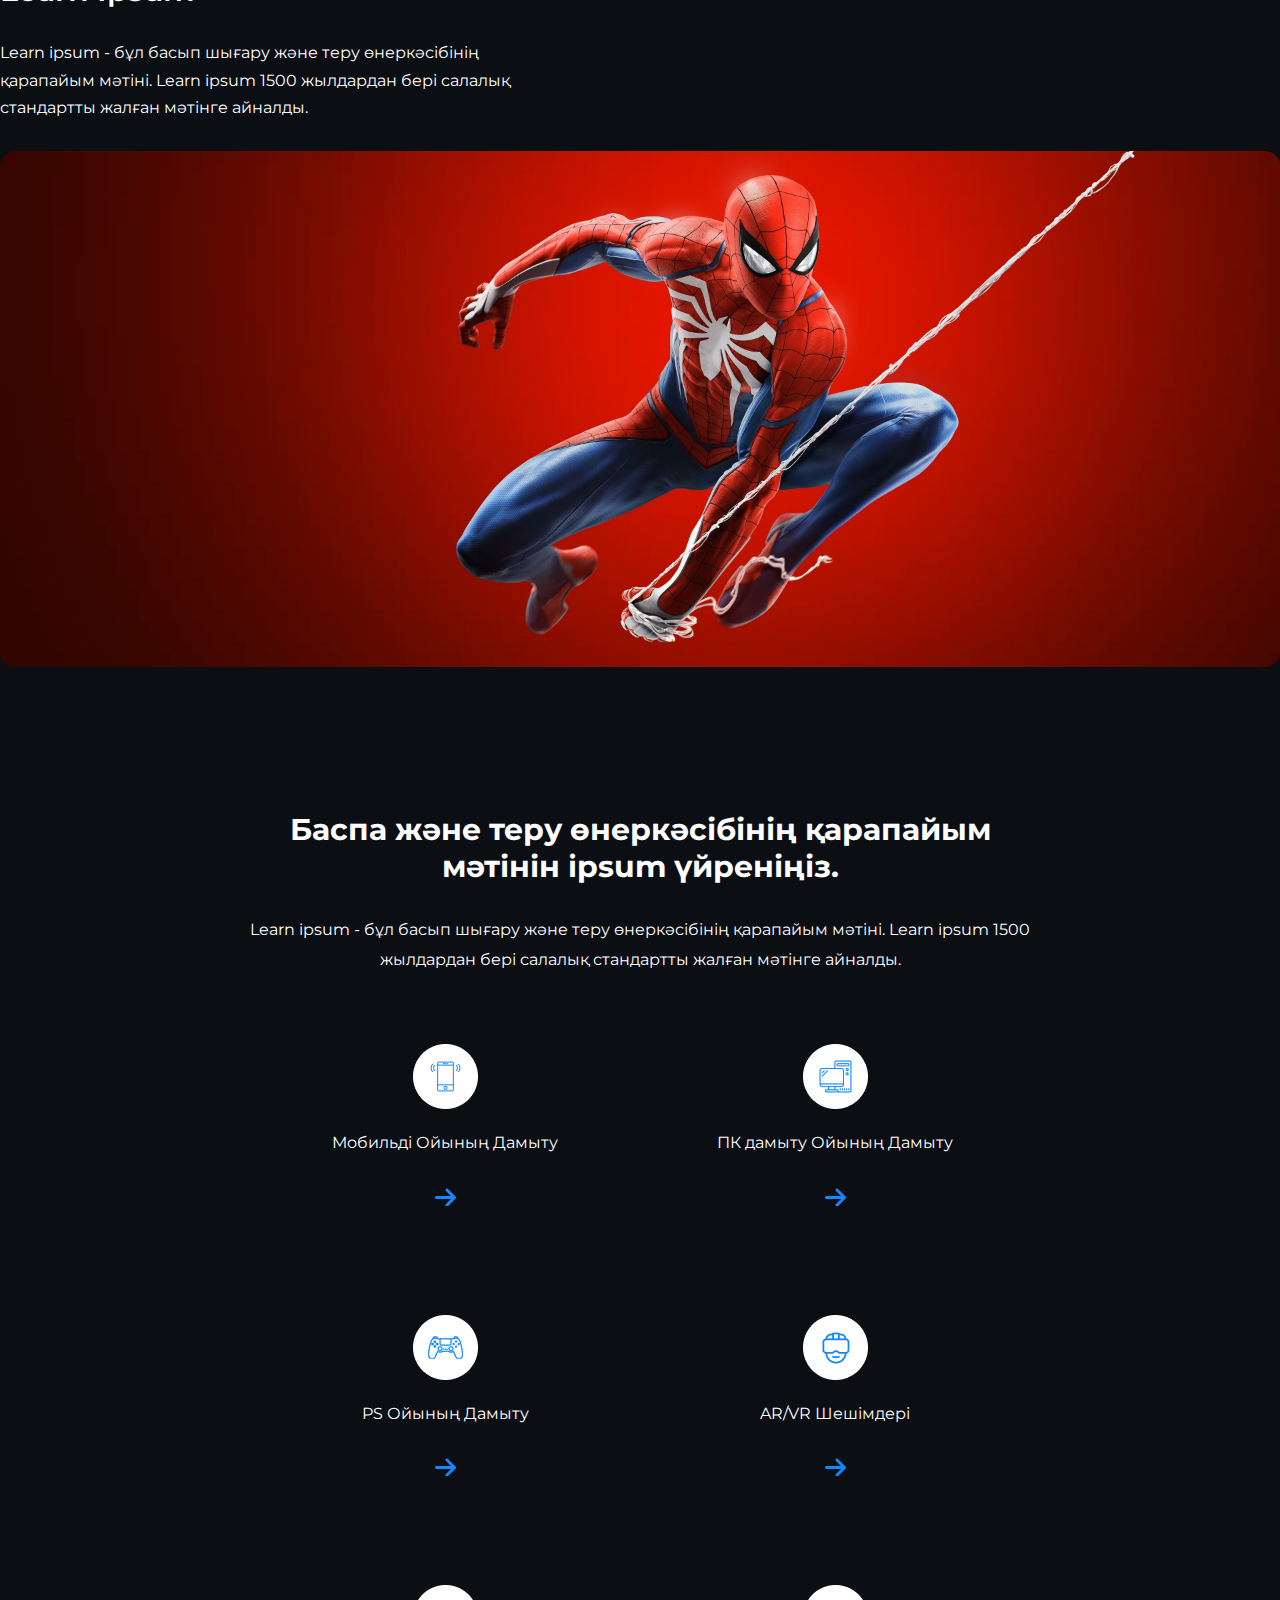
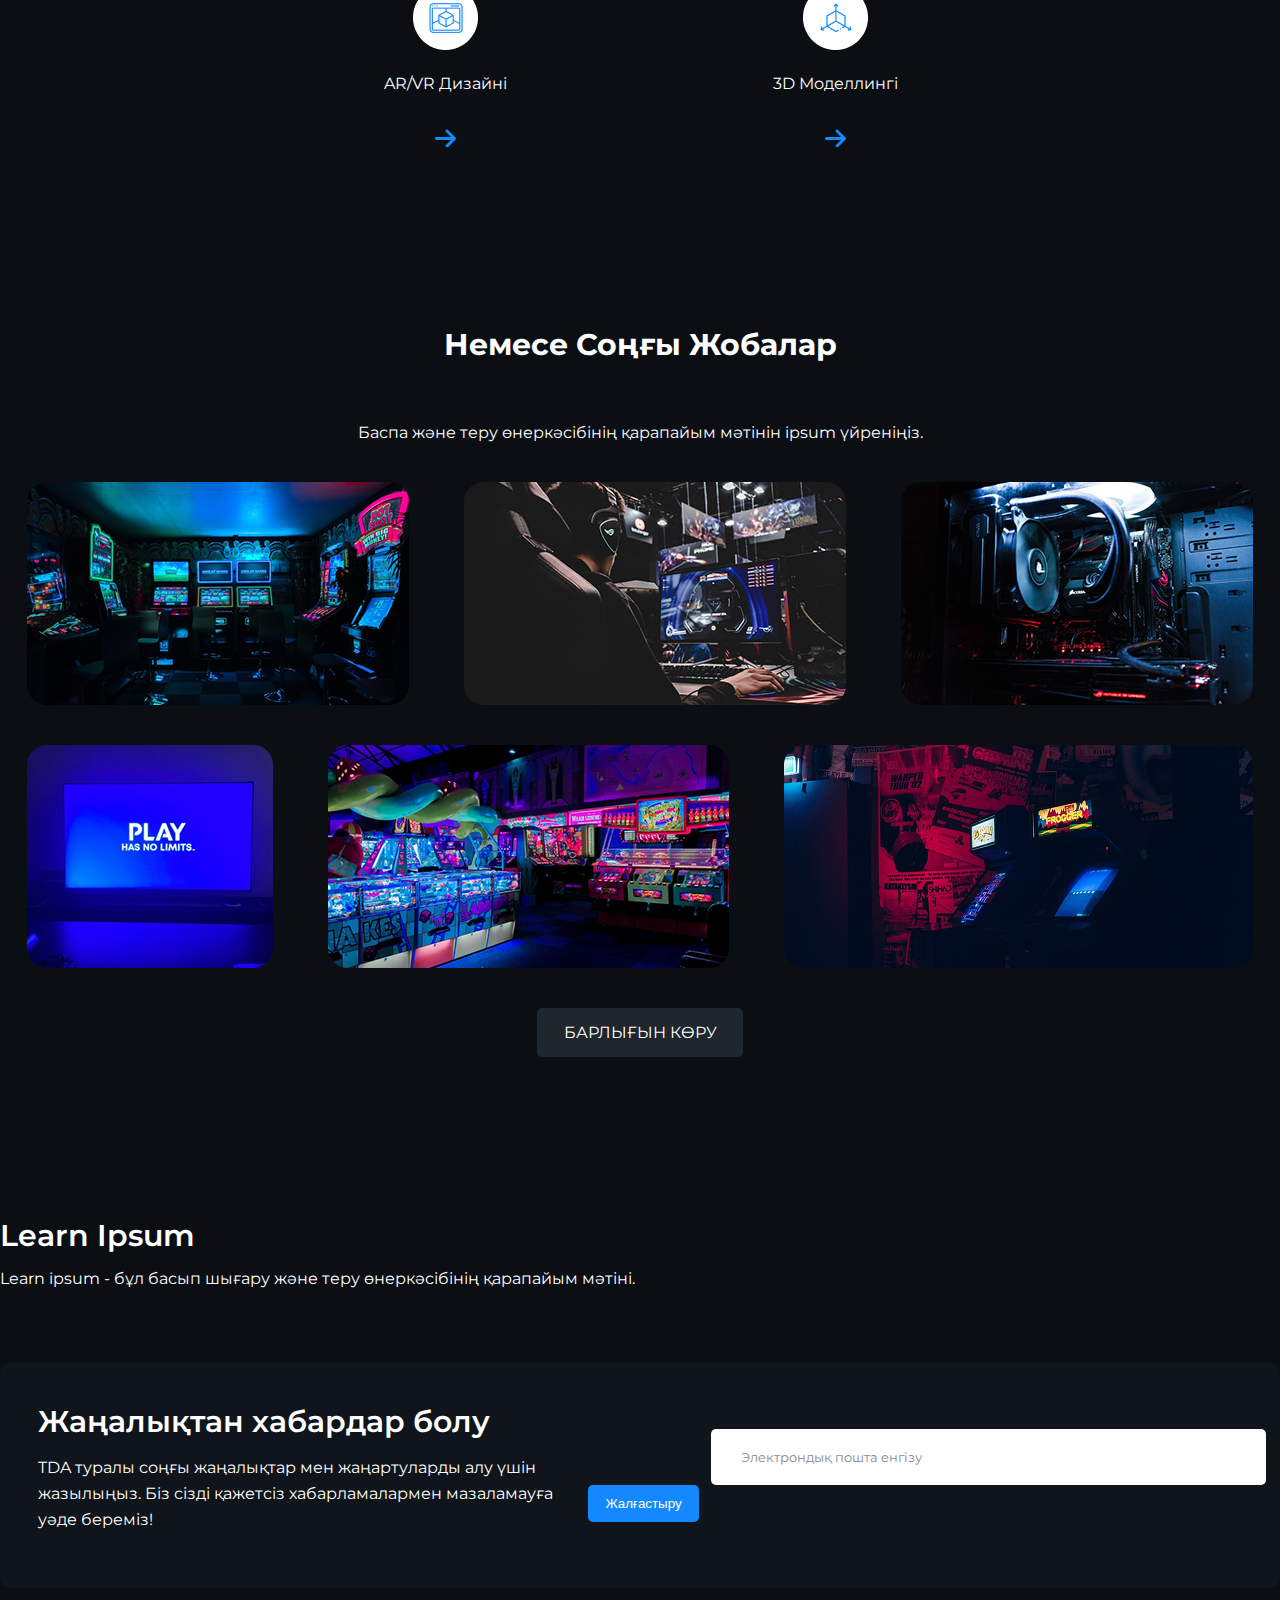
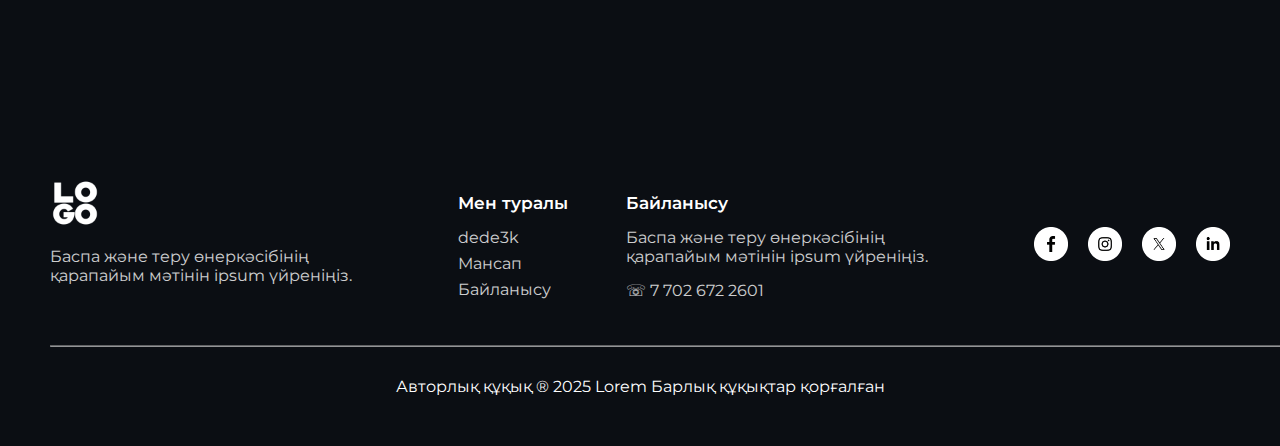
==== commit fd58d406: "Add files via upload" ====
--- a/index.html
+++ b/index.html
@@ -16,7 +16,7 @@
                     <li><a href="services.html">Қызметтер</a></li>
                     <li><a href="news.html">Жаңалықтар</a></li>
                     <li class="btn"><a href="contacts.html">Байланысу</a></li>
-                    <a href="PHP/index.php"><img src="img/user-icon.png"></a>
+                    <a href="sign.html"><img src="img/user-icon.png"></a>
                 </ul>
             </nav>
         </header>
